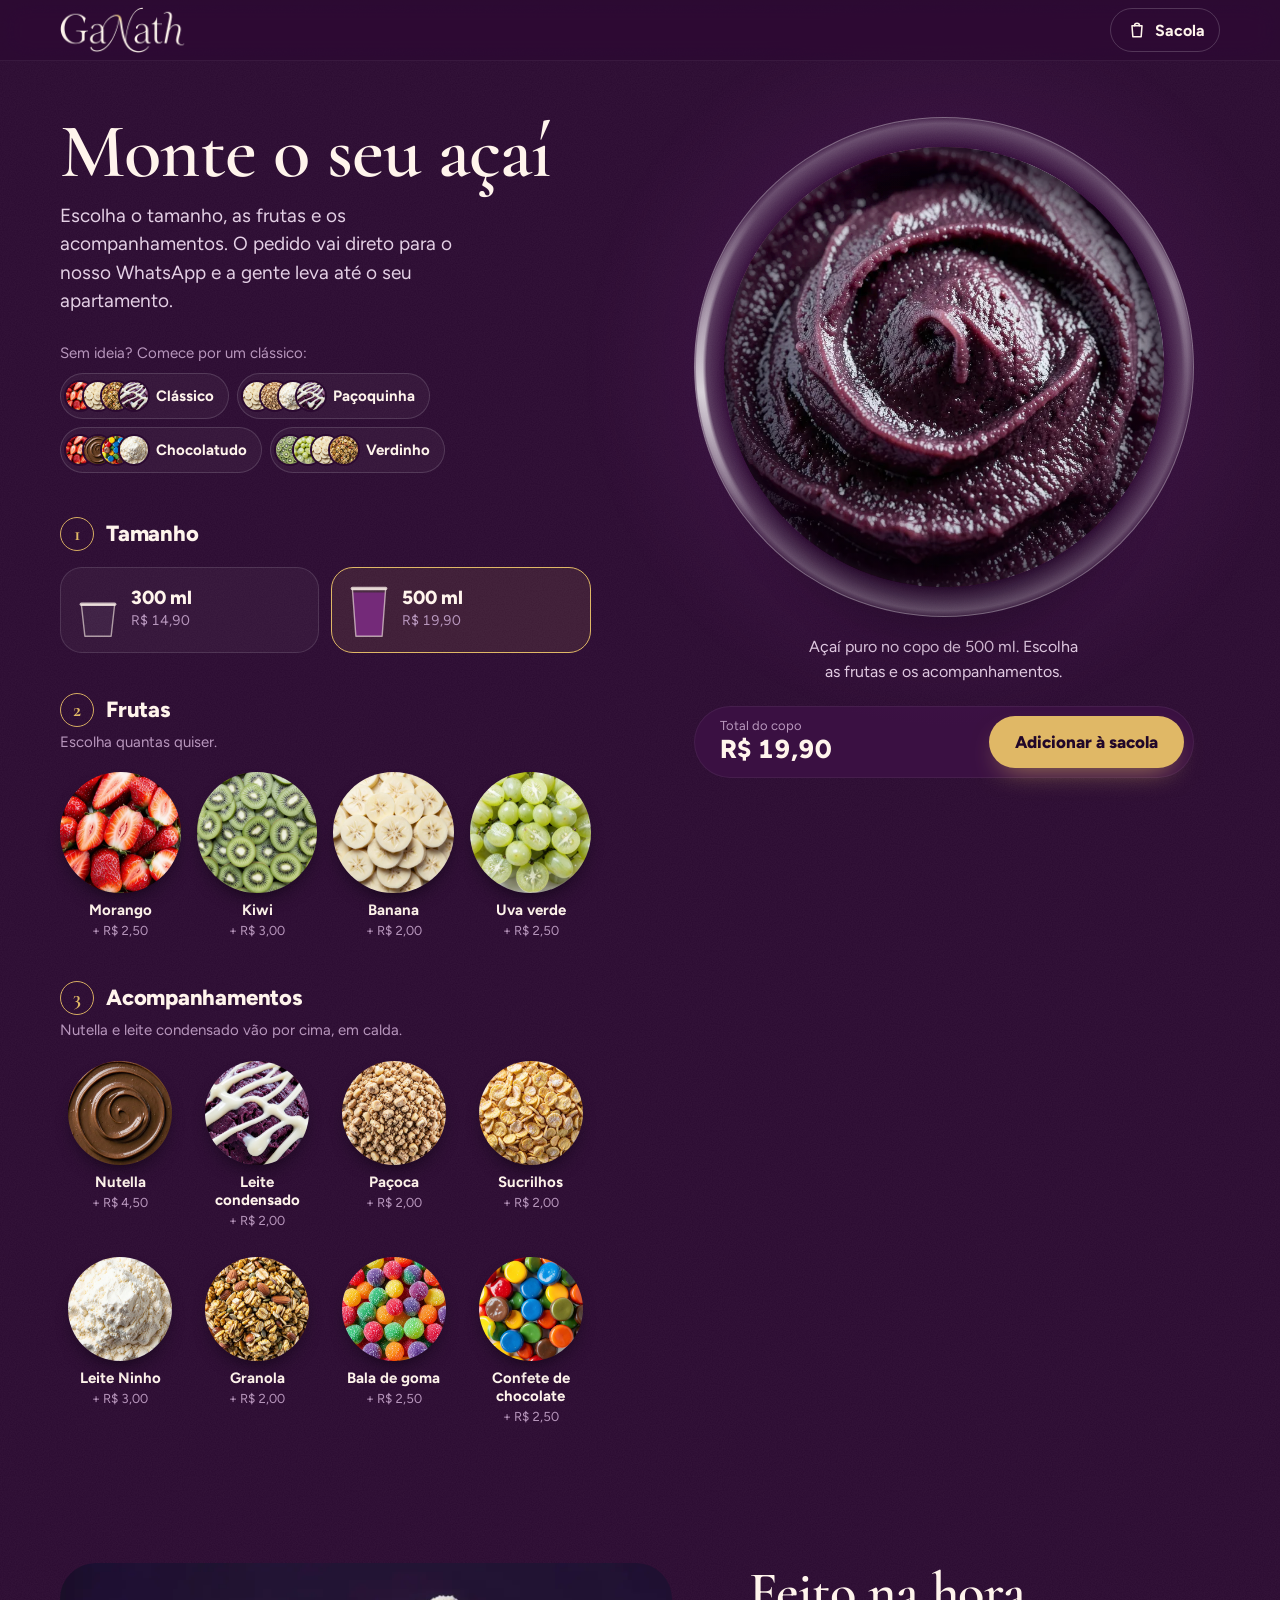
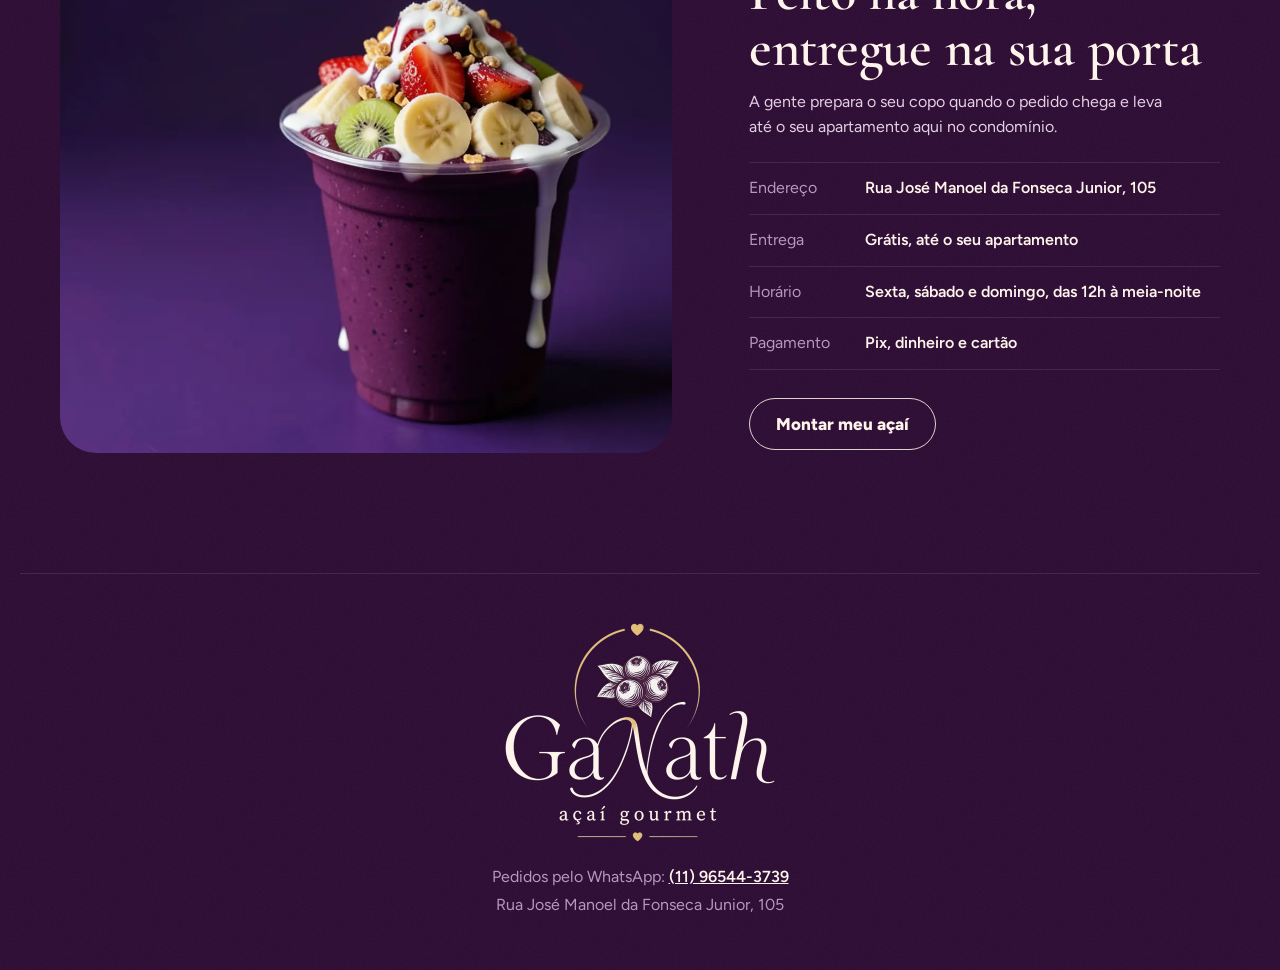
==== index.html @ 9748772f "Site de pedidos Ganath Açaí Montador de açaí com o copo visto de cima: cada fruta e acompanhamento v" ====
<!doctype html>
<html lang="pt-BR">
<head>
  <meta charset="utf-8">
  <meta name="viewport" content="width=device-width, initial-scale=1, viewport-fit=cover">
  <title>Ganath Açaí | Monte o seu açaí</title>
  <meta name="description" content="Monte seu copo de açaí com frutas e acompanhamentos e peça pelo WhatsApp. Entrega no seu apartamento.">
  <meta name="theme-color" content="#2b0a31">
  <meta property="og:title" content="Ganath Açaí | Monte o seu açaí">
  <meta property="og:description" content="Escolha o tamanho, as frutas e os acompanhamentos. O pedido vai direto para o nosso WhatsApp.">
  <meta property="og:image" content="img/copo.webp">
  <link rel="icon" href="img/icone-64.png" type="image/png">
  <link rel="apple-touch-icon" href="img/icone-180.png">

  <link rel="preconnect" href="https://fonts.googleapis.com">
  <link rel="preconnect" href="https://fonts.gstatic.com" crossorigin>
  <link href="https://fonts.googleapis.com/css2?family=Cormorant+Garamond:wght@500;600;700&family=Figtree:wght@400;500;600;700;800&display=swap" rel="stylesheet">
  <link rel="preload" as="image" href="img/acai.webp">
  <link rel="stylesheet" href="css/style.css">
</head>
<body>
  <a class="pular" href="#montar">Pular para o montador</a>

  <header class="topo">
    <div class="topo-dentro">
      <a class="marca" href="#">
        <img src="img/logo-nome.webp" width="520" height="192" alt="Ganath Açaí">
      </a>
      <button class="btn-sacola" type="button" data-abrir-sacola aria-haspopup="dialog">
        <svg viewBox="0 0 24 24" aria-hidden="true"><path d="M6 7h12l-1 13H7L6 7Z"/><path d="M9 7a3 3 0 0 1 6 0"/></svg>
        <span>Sacola</span>
        <span class="contador" data-contador hidden>0</span>
      </button>
    </div>
  </header>

  <main>
    <section class="montador" id="montar" aria-labelledby="titulo">
      <div class="intro">
        <h1 id="titulo">Monte o seu açaí</h1>
        <p class="lead">Escolha o tamanho, as frutas e os acompanhamentos. O pedido vai direto para o nosso WhatsApp e a gente leva até o seu apartamento.</p>
      </div>

      <div class="classicos classicos-topo">
        <p class="classicos-titulo">Sem ideia? Comece por um clássico:</p>
        <div class="classicos-lista" data-classicos></div>
      </div>

      <aside class="painel" aria-label="Seu copo">
        <div class="painel-copo" data-copo-principal></div>
        <p class="painel-resumo" data-resumo aria-live="polite"></p>
        <div class="painel-acao">
          <div class="painel-total">
            <span>Total do copo</span>
            <strong data-total-copo>R$ 0,00</strong>
          </div>
          <button class="btn btn-primario" type="button" data-adicionar>Adicionar à sacola</button>
        </div>
      </aside>

      <form class="etapas" data-montador onsubmit="return false">
        <!-- abas: só aparecem no celular -->
        <div class="abas" data-abas>
          <button type="button" class="aba" data-aba="0" aria-current="step">Tamanho</button>
          <button type="button" class="aba" data-aba="1">Frutas <span class="aba-qtd" data-qtd-grupo="frutas" hidden></span></button>
          <button type="button" class="aba" data-aba="2">Acompanhamentos <span class="aba-qtd" data-qtd-grupo="acompanhamentos" hidden></span></button>
          <span class="aba-marcador" aria-hidden="true"></span>
        </div>

        <div class="paineis" data-paineis>
          <fieldset class="etapa" data-etapa="0">
            <legend><span class="etapa-num" aria-hidden="true">1</span>Tamanho</legend>
            <div class="tamanhos" data-tamanhos></div>
            <div class="classicos classicos-painel">
              <p class="classicos-titulo">Ou comece por um clássico:</p>
              <div class="classicos-lista" data-classicos></div>
            </div>
            <button type="button" class="btn-proximo" data-ir-aba="1">Próximo: frutas</button>
          </fieldset>

          <fieldset class="etapa" data-etapa="1">
            <legend><span class="etapa-num" aria-hidden="true">2</span>Frutas</legend>
            <p class="etapa-dica">Escolha quantas quiser.</p>
            <div class="ingredientes ingredientes-frutas" data-grupo="frutas"></div>
            <button type="button" class="btn-proximo" data-ir-aba="2">Próximo: acompanhamentos</button>
          </fieldset>

          <fieldset class="etapa" data-etapa="2">
            <legend><span class="etapa-num" aria-hidden="true">3</span>Acompanhamentos</legend>
            <p class="etapa-dica">Nutella e leite condensado vão por cima, em calda.</p>
            <div class="ingredientes" data-grupo="acompanhamentos"></div>
          </fieldset>
        </div>
      </form>
    </section>

    <section class="vitrine" aria-labelledby="titulo-vitrine">
      <img class="vitrine-foto" src="img/copo.webp" width="1600" height="914" loading="lazy"
           alt="Copo de açaí com morango, banana, kiwi e granola, com leite condensado escorrendo pela borda">
      <div class="vitrine-texto">
        <h2 id="titulo-vitrine">Feito na hora, entregue na sua porta</h2>
        <p class="vitrine-lead">A gente prepara o seu copo quando o pedido chega e leva até o seu apartamento aqui no condomínio.</p>
        <dl class="infos" data-infos></dl>
        <a class="btn btn-contorno" href="#montar">Montar meu açaí</a>
      </div>
    </section>
  </main>

  <footer class="rodape">
    <img class="rodape-logo" src="img/logo.webp" width="560" height="458" loading="lazy" alt="Ganath açaí gourmet">
    <div class="rodape-info">
      <p>Pedidos pelo WhatsApp: <a data-link-whats href="#"></a></p>
      <p data-rodape-endereco></p>
    </div>
  </footer>

  <!-- Barra fixa no celular -->
  <div class="barra" aria-label="Resumo do copo">
    <div class="barra-copo" data-copo-mini aria-hidden="true"></div>
    <div class="barra-total">
      <span>Total do copo</span>
      <strong data-total-copo>R$ 0,00</strong>
    </div>
    <button class="btn btn-primario" type="button" data-adicionar>Adicionar à sacola</button>
  </div>

  <!-- Sacola -->
  <dialog class="sacola" data-sacola aria-labelledby="titulo-sacola">
    <div class="sacola-topo">
      <h2 id="titulo-sacola">Sua sacola</h2>
      <button class="btn-fechar" type="button" data-fechar-sacola aria-label="Fechar sacola">
        <svg viewBox="0 0 24 24" aria-hidden="true"><path d="M6 6l12 12M18 6 6 18"/></svg>
      </button>
    </div>

    <div class="sacola-corpo">
      <div class="sacola-vazia" data-sacola-vazia>
        <p>Sua sacola está vazia. Monte um copo para começar.</p>
        <button class="btn btn-primario" type="button" data-montar-outro>Montar meu açaí</button>
      </div>

      <div data-sacola-cheia hidden>
        <ul class="pedido-lista" data-pedido-lista></ul>
        <button class="btn-texto" type="button" data-montar-outro>+ Montar outro copo</button>

        <form class="checkout" id="checkout" data-checkout novalidate>
          <h3>Para quem é?</h3>

          <label class="campo">
            <span>Seu nome</span>
            <input name="nome" autocomplete="name" required>
          </label>

          <div class="campos-lado">
            <label class="campo">
              <span>Prédio</span>
              <input name="predio" required placeholder="Ex.: 2">
            </label>
            <label class="campo">
              <span>Apartamento</span>
              <input name="apto" required placeholder="Ex.: 34">
            </label>
          </div>

          <fieldset class="escolha" data-bloco-pagamento>
            <legend>Pagamento</legend>
            <div class="escolha-opcoes" data-pagamentos></div>
          </fieldset>

          <label class="campo" data-bloco-troco hidden>
            <span>Troco para quanto? <em>(opcional)</em></span>
            <input name="troco" inputmode="decimal" placeholder="Ex.: 50">
          </label>

          <label class="campo">
            <span>Observações <em>(opcional)</em></span>
            <textarea name="obs" rows="2" placeholder="Ex.: açaí bem batido, sem colher"></textarea>
          </label>

          <p class="checkout-erro" data-erro role="alert"></p>
        </form>
      </div>

      <div class="enviado" data-enviado hidden>
        <h3>Pedido aberto no WhatsApp</h3>
        <p>Confira a mensagem e toque em enviar por lá. A gente confirma o pedido e o tempo de preparo na conversa.</p>
        <p class="enviado-dica">Se o WhatsApp não abriu, <a data-link-pedido href="#" target="_blank" rel="noopener">toque aqui</a>.</p>
        <button class="btn btn-primario" type="button" data-limpar-sacola>Limpar sacola e montar outro</button>
        <button class="btn-texto" type="button" data-voltar-sacola>Voltar para a sacola</button>
      </div>
    </div>

    <div class="sacola-rodape" data-sacola-rodape hidden>
      <dl class="totais">
        <div data-linha-subtotal><dt>Subtotal</dt><dd data-subtotal></dd></div>
        <div data-linha-entrega><dt>Entrega</dt><dd data-entrega></dd></div>
        <div class="totais-final"><dt>Total</dt><dd data-total-pedido></dd></div>
      </dl>
      <button class="btn btn-whats" type="submit" form="checkout" data-enviar>
        <svg viewBox="0 0 24 24" aria-hidden="true"><path d="M17.47 14.38c-.3-.15-1.76-.87-2.03-.97-.27-.1-.47-.15-.67.15-.2.3-.77.97-.94 1.16-.17.2-.35.22-.64.08-.3-.15-1.26-.46-2.39-1.48-.88-.79-1.48-1.76-1.65-2.060-.17-.3-.02-.46.13-.6.13-.14.3-.35.45-.52.15-.18.2-.3.3-.5.1-.2.05-.37-.03-.52-.07-.15-.67-1.61-.91-2.2-.24-.58-.49-.5-.67-.51h-.57c-.2 0-.52.07-.79.37-.27.3-1.040 1.02-1.04 2.48s1.06 2.88 1.21 3.07c.15.2 2.1 3.2 5.08 4.49.71.31 1.26.49 1.7.63.71.22 1.36.19 1.87.12.57-.09 1.76-.72 2-1.41.25-.7.25-1.29.18-1.41-.08-.13-.27-.2-.57-.35m-5.42 7.4h-.01a9.87 9.87 0 0 1-5.03-1.38l-.36-.21-3.74.98 1-3.65-.24-.37a9.86 9.86 0 0 1-1.51-5.26c0-5.45 4.44-9.880 9.89-9.88a9.83 9.83 0 0 1 9.88 9.89c0 5.450-4.43 9.88-9.88 9.88M20.46 3.49A11.82 11.82 0 0 0 12.05 0C5.5 0 .16 5.34.16 11.89c0 2.1.55 4.14 1.59 5.95L.06 24l6.3-1.65a11.88 11.88 0 0 0 5.69 1.45h.01c6.55 0 11.89-5.34 11.89-11.89 0-3.18-1.24-6.17-3.49-8.42"/></svg>
        Enviar pedido pelo WhatsApp
      </button>
    </div>
  </dialog>

  <div class="aviso" data-aviso role="status" aria-live="polite" hidden>
    <span data-aviso-texto></span>
    <button type="button" class="btn-texto" data-abrir-sacola>Ver sacola</button>
  </div>

  <noscript><p class="sem-js">Ative o JavaScript para montar seu açaí.</p></noscript>

  <script src="js/config.js"></script>
  <script src="js/app.js"></script>
</body>
</html>
---- css/style.css ----
/* ============================================================
   Ganath Açaí
   ============================================================ */

@property --ini {
  syntax: "<angle>";
  inherits: true;
  initial-value: 0deg;
}
@property --arco {
  syntax: "<angle>";
  inherits: true;
  initial-value: 0deg;
}
@property --revela {
  syntax: "<percentage>";
  inherits: false;
  initial-value: 0%;
}

:root {
  /* Açaí */
  --acai-950: #17041c;
  --acai-900: #210729;
  --acai-800: #2b0a31; /* fundo */
  --acai-700: #3a1042;
  --acai-600: #4e1a57;
  /* Leite (texto) */
  --ninho: #fff4ec;
  --ninho-2: #e4d0e5;
  --ninho-3: #b897bd;
  /* Dourado da marca */
  --ouro: #e0b866;
  --ouro-claro: #ecc985;
  --ouro-linha: #d6ad62;
  --morango: #ff4d6d;
  --whats: #25d366;
  --whats-texto: #052a12;

  --fonte-titulo: "Cormorant Garamond", Georgia, "Times New Roman", serif;
  --fonte: "Figtree", system-ui, -apple-system, "Segoe UI", Roboto, sans-serif;

  --largura: 1240px;
  --margem: clamp(16px, 4vw, 40px);
  --topo-altura: 60px;
  --barra-altura: 72px;
  --mola: cubic-bezier(0.34, 1.4, 0.5, 1);
  --suave: cubic-bezier(0.2, 0.8, 0.2, 1);
  --linha: rgb(255 255 255 / 0.1);
}

*,
*::before,
*::after {
  box-sizing: border-box;
}

[hidden] {
  display: none !important;
}

.oculto {
  position: absolute;
  width: 0;
  height: 0;
  overflow: hidden;
}

.sr-only {
  position: absolute !important;
  width: 1px;
  height: 1px;
  margin: -1px;
  padding: 0;
  overflow: hidden;
  clip-path: inset(50%);
  white-space: nowrap;
  border: 0;
}

html {
  -webkit-text-size-adjust: 100%;
  scroll-behavior: smooth;
  scroll-padding-top: calc(var(--topo-altura) + 8px);
}

body {
  margin: 0;
  min-height: 100vh;
  background:
    url("data:image/svg+xml,%3Csvg xmlns='http://www.w3.org/2000/svg' width='180' height='180'%3E%3Cfilter id='n'%3E%3CfeTurbulence type='fractalNoise' baseFrequency='.85' numOctaves='2' stitchTiles='stitch'/%3E%3CfeColorMatrix values='0 0 0 0 1 0 0 0 0 1 0 0 0 0 1 0 0 0 .045 0'/%3E%3C/filter%3E%3Crect width='100%25' height='100%25' filter='url(%23n)'/%3E%3C/svg%3E"),
    var(--acai-800);
  color: var(--ninho);
  font-family: var(--fonte);
  font-size: 1rem;
  line-height: 1.55;
  -webkit-font-smoothing: antialiased;
  overflow-x: hidden;
  padding-bottom: calc(var(--barra-altura) + env(safe-area-inset-bottom));
}

img,
svg {
  display: block;
  max-width: 100%;
}

a {
  color: inherit;
}

:focus-visible {
  outline: 3px solid var(--ninho);
  outline-offset: 3px;
}

.sr-input {
  position: absolute;
  top: 0;
  left: 0;
  width: 1px;
  height: 1px;
  margin: 0;
  opacity: 0;
  pointer-events: none;
}

.pular {
  position: absolute;
  left: 12px;
  top: -100px;
  z-index: 100;
  padding: 10px 16px;
  border-radius: 12px;
  background: var(--ouro);
  color: var(--acai-900);
  font-weight: 700;
}
.pular:focus {
  top: 12px;
}

/* ---------- Botões ---------- */

.btn {
  display: inline-flex;
  align-items: center;
  justify-content: center;
  gap: 10px;
  min-height: 52px;
  padding: 0 26px;
  border: 0;
  border-radius: 999px;
  font: 800 1.0625rem/1 var(--fonte);
  text-decoration: none;
  cursor: pointer;
  transition:
    transform 0.15s var(--suave),
    background-color 0.2s,
    box-shadow 0.2s;
  -webkit-tap-highlight-color: transparent;
}
.btn:active {
  transform: scale(0.97);
}

.btn-primario {
  background: var(--ouro);
  color: var(--acai-900);
  box-shadow: 0 12px 28px -12px rgb(224 184 102 / 0.7);
}
.btn-primario:hover {
  background: var(--ouro-claro);
}

.btn-contorno {
  border: 1.5px solid rgb(255 244 236 / 0.85);
  color: var(--ninho);
  background: transparent;
}
.btn-contorno:hover {
  background: rgb(255 244 236 / 0.08);
}

.btn-whats {
  width: 100%;
  background: var(--whats);
  color: var(--whats-texto);
  box-shadow: 0 12px 28px -12px rgb(37 211 102 / 0.6);
}
.btn-whats:hover {
  background: #3ee07d;
}
.btn-whats svg {
  width: 22px;
  height: 22px;
  fill: currentColor;
}

.btn-texto {
  min-height: 44px;
  padding: 8px 0;
  border: 0;
  background: none;
  color: var(--ouro);
  font: 700 1rem var(--fonte);
  text-decoration: underline;
  text-decoration-thickness: 1.5px;
  text-underline-offset: 4px;
  cursor: pointer;
}

/* ---------- Topo ---------- */

.topo {
  position: sticky;
  top: 0;
  z-index: 30;
  background: rgb(43 10 49 / 0.84);
  -webkit-backdrop-filter: blur(14px) saturate(1.4);
  backdrop-filter: blur(14px) saturate(1.4);
  border-bottom: 1px solid rgb(255 255 255 / 0.06);
}

.topo-dentro {
  max-width: var(--largura);
  height: var(--topo-altura);
  margin: 0 auto;
  padding: 0 var(--margem);
  display: flex;
  align-items: center;
  justify-content: space-between;
  gap: 16px;
}

.marca {
  display: block;
  flex: none;
  border-radius: 8px;
}
.marca img {
  width: auto;
  height: 40px;
}

.btn-sacola {
  display: inline-flex;
  align-items: center;
  gap: 8px;
  min-height: 44px;
  padding: 0 14px 0 16px;
  border: 1.5px solid rgb(255 255 255 / 0.18);
  border-radius: 999px;
  background: transparent;
  color: var(--ninho);
  font: 700 1rem var(--fonte);
  cursor: pointer;
  transition: border-color 0.2s;
}
.btn-sacola:hover {
  border-color: var(--ninho);
}
.btn-sacola svg {
  width: 20px;
  height: 20px;
  fill: none;
  stroke: currentColor;
  stroke-width: 1.8;
  stroke-linejoin: round;
  stroke-linecap: round;
}

.contador {
  display: inline-grid;
  place-items: center;
  min-width: 24px;
  height: 24px;
  padding: 0 7px;
  border-radius: 999px;
  background: var(--morango);
  color: #fff;
  font-size: 0.8125rem;
  font-weight: 800;
  font-variant-numeric: tabular-nums;
}
.contador.pulo {
  animation: pulo 0.5s var(--mola);
}
@keyframes pulo {
  40% {
    transform: scale(1.45);
  }
}

/* ============================================================
   Montador (celular primeiro)
   ============================================================ */

.montador {
  max-width: var(--largura);
  margin: 0 auto;
  padding: 18px var(--margem) 40px;
  display: grid;
  grid-template-columns: minmax(0, 1fr);
  grid-template-areas:
    "intro"
    "painel"
    "etapas";
  gap: 12px;
  overflow-x: clip; /* o brilho atrás do copo não pode criar rolagem lateral */
}
.intro {
  grid-area: intro;
}
.painel {
  grid-area: painel;
}
.etapas {
  grid-area: etapas;
  min-width: 0;
}

h1 {
  margin: 0 0 6px;
  font-family: var(--fonte-titulo);
  font-weight: 600;
  font-size: clamp(2.6rem, 11.6vw, 3.4rem);
  line-height: 1;
  letter-spacing: -0.01em;
  color: var(--ninho);
  text-wrap: balance;
}

.lead {
  margin: 0;
  max-width: 40ch;
  color: var(--ninho-2);
  font-size: 0.9375rem;
  line-height: 1.5;
}

/* Clássicos */
.classicos {
  min-width: 0;
}
.classicos-topo {
  display: none;
}
.classicos-titulo {
  margin: 0 0 8px;
  color: var(--ninho-3);
  font-size: 0.875rem;
}
.classicos-lista {
  display: flex;
  flex-wrap: wrap;
  gap: 8px;
}
.classico {
  display: inline-flex;
  align-items: center;
  gap: 8px;
  min-height: 44px;
  padding: 5px 14px 5px 5px;
  border: 1.5px solid rgb(255 255 255 / 0.14);
  border-radius: 999px;
  background: rgb(255 255 255 / 0.04);
  color: var(--ninho);
  font: 700 0.875rem var(--fonte);
  cursor: pointer;
  transition:
    border-color 0.2s,
    background-color 0.2s;
  -webkit-tap-highlight-color: transparent;
}
.classico:hover {
  border-color: var(--ouro);
  background: rgb(224 184 102 / 0.08);
}
.classico-fotos {
  display: flex;
}
.classico-fotos span {
  width: 26px;
  height: 26px;
  border-radius: 50%;
  background: center / cover no-repeat;
  box-shadow: 0 0 0 2px var(--acai-800);
}
.classico-fotos span + span {
  margin-left: -10px;
}

/* Painel com o copo */
.painel-copo {
  position: relative;
  /* no celular o copo + abas + opções cabem juntos na tela */
  width: clamp(190px, calc(100svh - 520px), min(84vw, 340px));
  margin: 0 auto;
}
.painel-copo::before {
  content: "";
  position: absolute;
  inset: -9%;
  border-radius: 50%;
  background: radial-gradient(closest-side, rgb(132 46 140 / 0.55), rgb(132 46 140 / 0.12) 60%, transparent);
  pointer-events: none;
}

/* no celular o resumo em texto fica só para leitores de tela */
.painel-resumo {
  position: absolute;
  width: 1px;
  height: 1px;
  overflow: hidden;
  clip-path: inset(50%);
  white-space: nowrap;
}

.painel-acao {
  display: none;
}
.painel-total span,
.barra-total span {
  display: block;
  color: var(--ninho-3);
  font-size: 0.8125rem;
  line-height: 1.2;
}
.painel-total strong,
.barra-total strong {
  font-weight: 800;
  font-variant-numeric: tabular-nums;
  line-height: 1.2;
}
.painel-total strong {
  font-size: 1.625rem;
}

/* Abas (celular) */
.abas {
  position: relative;
  display: flex;
  gap: 2px;
  margin-bottom: 12px;
  padding: 4px;
  border-radius: 999px;
  background: rgb(255 255 255 / 0.06);
  box-shadow: inset 0 0 0 1px rgb(255 255 255 / 0.06);
}
.aba {
  position: relative;
  z-index: 1;
  flex: auto;
  display: inline-flex;
  align-items: center;
  justify-content: center;
  gap: 6px;
  min-height: 40px;
  padding: 0 10px;
  border: 0;
  border-radius: 999px;
  background: none;
  color: var(--ninho-2);
  font: 700 clamp(0.8125rem, 3.6vw, 0.9375rem) var(--fonte);
  white-space: nowrap;
  cursor: pointer;
  transition: color 0.25s;
  -webkit-tap-highlight-color: transparent;
}
.aba[aria-current="step"] {
  color: var(--acai-900);
}
.aba-marcador {
  position: absolute;
  top: 4px;
  bottom: 4px;
  left: 0;
  width: var(--w, 0);
  border-radius: 999px;
  background: var(--ninho);
  transform: translateX(var(--x, 0));
  transition:
    transform 0.45s var(--mola),
    width 0.45s var(--mola);
}
.aba-qtd {
  display: inline-grid;
  place-items: center;
  min-width: 19px;
  height: 19px;
  padding: 0 5px;
  border-radius: 999px;
  background: var(--ouro);
  color: var(--acai-900);
  font-size: 0.6875rem;
  font-weight: 800;
}

/* Painéis que deslizam para o lado (celular) */
.paineis {
  display: flex;
  margin: 0 calc(var(--margem) * -1);
  overflow-x: auto;
  overscroll-behavior-x: contain;
  scroll-snap-type: x mandatory;
  scrollbar-width: none;
}
.paineis::-webkit-scrollbar {
  display: none;
}

.etapa {
  position: relative;
  flex: 0 0 100%;
  min-width: 0;
  margin: 0;
  padding: 2px var(--margem) 6px;
  border: 0;
  scroll-snap-align: center;
  scroll-snap-stop: always;
}
.etapa legend {
  position: absolute;
  width: 1px;
  height: 1px;
  overflow: hidden;
  clip-path: inset(50%);
  white-space: nowrap;
}
.etapa-num {
  display: grid;
  place-items: center;
  width: 34px;
  height: 34px;
  border-radius: 50%;
  border: 1.5px solid var(--ouro-linha);
  color: var(--ouro);
  font-family: var(--fonte-titulo);
  font-size: 1.25rem;
  font-weight: 700;
  line-height: 1;
}
.etapa-dica {
  margin: 0 0 12px;
  color: var(--ninho-3);
  font-size: 0.875rem;
}

.btn-proximo {
  display: flex;
  margin: 14px 0 0 auto;
  min-height: 40px;
  padding: 0 16px;
  align-items: center;
  border: 1.5px solid rgb(255 255 255 / 0.2);
  border-radius: 999px;
  background: none;
  color: var(--ninho);
  font: 700 0.875rem var(--fonte);
  cursor: pointer;
}

.classicos-painel {
  margin-top: 18px;
}

/* Tamanhos */
.tamanhos {
  display: grid;
  grid-template-columns: 1fr 1fr;
  gap: 10px;
}
.tamanho {
  position: relative;
  display: grid;
  grid-template-columns: auto 1fr;
  grid-template-rows: 1fr 1fr;
  column-gap: 12px;
  align-items: center;
  padding: 12px 14px;
  border: 1.5px solid rgb(255 255 255 / 0.12);
  border-radius: 20px;
  background: rgb(255 255 255 / 0.04);
  cursor: pointer;
  transition:
    border-color 0.2s,
    background-color 0.2s;
  -webkit-tap-highlight-color: transparent;
}
.tamanho:hover {
  border-color: rgb(255 255 255 / 0.3);
}
.tamanho:has(input:checked) {
  border-color: var(--ouro);
  background: rgb(224 184 102 / 0.1);
}
.tamanho:has(input:focus-visible) {
  outline: 3px solid var(--ninho);
  outline-offset: 3px;
}
.tamanho svg {
  grid-row: span 2;
  width: 36px;
  height: 48px;
  overflow: visible;
}
.tamanho-nome {
  align-self: end;
  font-size: 1.125rem;
  font-weight: 800;
  line-height: 1.2;
}
.tamanho-preco {
  align-self: start;
  color: var(--ninho-3);
  font-size: 0.875rem;
  font-variant-numeric: tabular-nums;
}
.tamanho-acai {
  fill: #6c1f72;
  transform-box: fill-box;
  transform-origin: 50% 100%;
  transform: scaleY(0);
  transition: transform 0.7s var(--mola);
}
.tamanho input:checked ~ svg .tamanho-acai {
  transform: scaleY(1);
}
.tamanho-contorno {
  fill: rgb(255 255 255 / 0.05);
  stroke: rgb(255 244 236 / 0.6);
  stroke-width: 1.6;
  stroke-linejoin: round;
}
.tamanho-tampa {
  fill: rgb(255 244 236 / 0.75);
}

/* Ingredientes */
.ingredientes {
  display: grid;
  grid-template-columns: repeat(4, minmax(0, 1fr));
  gap: 14px 8px;
}
.ingrediente {
  position: relative;
  display: flex;
  flex-direction: column;
  align-items: center;
  gap: 2px;
  text-align: center;
  cursor: pointer;
  -webkit-tap-highlight-color: transparent;
  user-select: none;
}
.ingrediente-foto {
  position: relative;
  width: 100%;
  max-width: 64px;
  aspect-ratio: 1;
  margin-bottom: 6px;
  border-radius: 50%;
  background: center / cover no-repeat;
  box-shadow:
    0 0 0 0 var(--acai-800),
    0 0 0 0 var(--ouro),
    0 10px 20px -10px rgb(8 0 12 / 0.9);
  transition:
    transform 0.4s var(--mola),
    box-shadow 0.25s var(--suave);
}
.ingredientes-frutas .ingrediente-foto {
  max-width: 78px;
}
.ingrediente:active .ingrediente-foto {
  transform: scale(0.92);
}
.ingrediente input:checked + .ingrediente-foto {
  transform: scale(1.04);
  box-shadow:
    0 0 0 3px var(--acai-800),
    0 0 0 5.5px var(--ouro),
    0 14px 24px -10px rgb(8 0 12 / 0.95);
}
.ingrediente-foto::after {
  content: "";
  position: absolute;
  top: -3px;
  right: -3px;
  width: 34%;
  aspect-ratio: 1;
  border-radius: 50%;
  background: var(--ouro)
    url("data:image/svg+xml,%3Csvg xmlns='http://www.w3.org/2000/svg' viewBox='0 0 24 24' fill='none' stroke='%23210729' stroke-width='3.4' stroke-linecap='round' stroke-linejoin='round'%3E%3Cpath d='M5 12.5l4.5 4.5L19 7.5'/%3E%3C/svg%3E")
    center / 62% no-repeat;
  box-shadow: 0 0 0 2.5px var(--acai-800);
  transform: scale(0);
  transition: transform 0.35s var(--mola);
}
.ingrediente input:checked + .ingrediente-foto::after {
  transform: scale(1);
}
.ingrediente input:focus-visible + .ingrediente-foto {
  outline: 3px solid var(--ninho);
  outline-offset: 7px;
}
.ingrediente-nome {
  font-weight: 700;
  font-size: 0.8125rem;
  line-height: 1.2;
  text-wrap: balance;
}
.ingrediente-preco {
  color: var(--ninho-3);
  font-size: 0.75rem;
  font-variant-numeric: tabular-nums;
}

/* ---------- O copo (visto de cima) ---------- */

.copo {
  --escala: 1;
  position: relative;
  width: 100%;
  aspect-ratio: 1;
}
.copo-sombra {
  position: absolute;
  inset: 8% 6% -4%;
  border-radius: 50%;
  background: radial-gradient(closest-side, rgb(8 0 12 / 0.8), rgb(8 0 12 / 0.35) 70%, transparent);
  filter: blur(10px);
  transform: translateY(6%) scale(var(--escala));
  transition: transform 0.7s var(--mola);
}
.copo-corpo {
  position: absolute;
  inset: 0;
  transform: scale(var(--escala));
  transition: transform 0.7s var(--mola);
}
.copo-chegada .copo-corpo {
  animation: chegar 1.2s var(--mola) 0.1s backwards;
}
.copo-chegada .copo-sombra {
  animation: sombra-chegar 1.2s var(--suave) 0.1s backwards;
}
@keyframes chegar {
  from {
    opacity: 0;
    transform: scale(calc(var(--escala) * 0.55)) rotate(-150deg);
  }
}
@keyframes sombra-chegar {
  from {
    opacity: 0;
  }
}
.copo-pulo .copo-corpo {
  animation: copo-pulo 0.45s var(--mola);
}
@keyframes copo-pulo {
  35% {
    transform: scale(calc(var(--escala) * 1.035));
  }
}

/* borda de plástico do copo */
.copo-borda {
  position: absolute;
  inset: 0;
  border-radius: 50%;
  background: radial-gradient(
    circle closest-side,
    rgb(255 255 255 / 0) 88%,
    rgb(255 255 255 / 0.12) 93%,
    rgb(255 255 255 / 0.26) 97.5%,
    rgb(255 255 255 / 0.08) 100%
  );
  box-shadow: inset 0 0 0 1px rgb(255 255 255 / 0.3);
}
.copo-borda::after {
  content: "";
  position: absolute;
  inset: 0;
  border-radius: 50%;
  background: conic-gradient(
    from 230deg,
    transparent 0deg,
    rgb(255 255 255 / 0.75) 34deg,
    transparent 80deg,
    transparent 170deg,
    rgb(255 255 255 / 0.3) 200deg,
    transparent 230deg
  );
  -webkit-mask: radial-gradient(closest-side, transparent 95%, #000 96.5%, #000 99%, transparent 100%);
  mask: radial-gradient(closest-side, transparent 95%, #000 96.5%, #000 99%, transparent 100%);
}

.copo-disco {
  position: absolute;
  inset: 6%;
  overflow: hidden;
  border-radius: 50%;
  isolation: isolate;
}
.copo-acai {
  position: absolute;
  inset: 0;
  background: #3a0c3f url("../img/acai.webp") center / cover no-repeat;
}
.copo-fatias {
  position: absolute;
  inset: 0;
}

/* cada fruta/acompanhamento vira uma fatia do anel */
.fatia {
  position: absolute;
  inset: 0;
  filter: drop-shadow(0 1px 2px rgb(12 0 16 / 0.7)) drop-shadow(0 4px 8px rgb(12 0 16 / 0.35));
  transition:
    --ini 0.75s var(--mola),
    --arco 0.75s var(--mola);
}
.fatia-foto {
  position: absolute;
  inset: 0;
  border-radius: 50%;
  background: center / cover no-repeat;
  -webkit-mask-image:
    conic-gradient(
      from var(--ini),
      transparent 0deg,
      #000 1.4deg,
      #000 calc(var(--arco) - 1.4deg),
      transparent var(--arco)
    ),
    radial-gradient(closest-side, transparent 33%, #000 36%);
  -webkit-mask-composite: source-in;
  mask-image:
    conic-gradient(
      from var(--ini),
      transparent 0deg,
      #000 1.4deg,
      #000 calc(var(--arco) - 1.4deg),
      transparent var(--arco)
    ),
    radial-gradient(closest-side, transparent 33%, #000 36%);
  mask-composite: intersect;
}
.fatia-foto::after {
  content: "";
  position: absolute;
  inset: 0;
  border-radius: 50%;
  background: radial-gradient(
    closest-side,
    transparent 33%,
    rgb(20 0 24 / 0.45) 36%,
    transparent 46%,
    transparent 86%,
    rgb(20 0 24 / 0.4) 100%
  );
}

/* calda (foto) que vai sendo despejada por cima */
.calda {
  position: absolute;
  left: 50%;
  top: 50%;
  width: 76%;
  aspect-ratio: 820 / 417;
  translate: -50% -50%;
  rotate: var(--giro, 0deg);
  background: center / contain no-repeat;
  pointer-events: none;
  filter: drop-shadow(0 3px 3px rgb(12 0 16 / 0.6));
  --revela: 0%;
  -webkit-mask-image: linear-gradient(90deg, #000 calc(var(--revela) - 14%), transparent var(--revela));
  mask-image: linear-gradient(90deg, #000 calc(var(--revela) - 14%), transparent var(--revela));
  transition: --revela 1.3s cubic-bezier(0.45, 0, 0.3, 1);
}
.calda.ativa {
  --revela: 116%;
}

.copo-brilho {
  position: absolute;
  inset: 0;
  border-radius: 50%;
  pointer-events: none;
  background: radial-gradient(circle closest-side, transparent 70%, rgb(16 0 20 / 0.55) 100%);
  box-shadow:
    inset 0 10px 26px rgb(10 0 14 / 0.55),
    inset 0 -3px 8px rgb(255 255 255 / 0.06);
}
.copo-brilho::after {
  content: "";
  position: absolute;
  inset: 0;
  border-radius: 50%;
  background: radial-gradient(circle at 30% 22%, rgb(255 255 255 / 0.4), transparent 34%);
  mix-blend-mode: soft-light;
}

.copo-estatico *,
.copo-estatico *::after {
  transition: none !important;
  animation: none !important;
}

/* bolinha que voa até o copo */
.voo {
  position: fixed;
  z-index: 50;
  border-radius: 50%;
  background: center / cover no-repeat;
  box-shadow: 0 12px 24px rgb(8 0 12 / 0.5);
  pointer-events: none;
  will-change: transform, opacity;
}

/* ---------- Vitrine / informações ---------- */

.vitrine {
  max-width: var(--largura);
  margin: 0 auto;
  padding: 32px var(--margem) 64px;
  display: grid;
  gap: 28px;
}
.vitrine-foto {
  width: 100%;
  height: auto;
  aspect-ratio: 16 / 10;
  object-fit: cover;
  border-radius: 28px;
  background: var(--acai-700);
}

h2 {
  margin: 0 0 14px;
  font-family: var(--fonte-titulo);
  font-weight: 600;
  font-size: clamp(2.1rem, 1.5rem + 2.6vw, 3.4rem);
  line-height: 1.02;
  letter-spacing: -0.005em;
  text-wrap: balance;
}
.vitrine-lead {
  margin: 0 0 22px;
  max-width: 42ch;
  color: var(--ninho-2);
}

.infos {
  display: grid;
  margin: 0 0 28px;
}
.infos div {
  display: grid;
  grid-template-columns: 6.5rem minmax(0, 1fr);
  gap: 12px;
  padding: 13px 0;
  border-bottom: 1px solid var(--linha);
}
.infos div:first-child {
  border-top: 1px solid var(--linha);
}
.infos dt {
  color: var(--ninho-3);
}
.infos dd {
  margin: 0;
  font-weight: 600;
}

/* ---------- Rodapé ---------- */

.rodape {
  max-width: var(--largura);
  margin: 0 auto;
  padding: 44px var(--margem) 48px;
  border-top: 1px solid var(--linha);
  display: grid;
  justify-items: center;
  gap: 18px;
  text-align: center;
  color: var(--ninho-3);
}
.rodape-logo {
  width: 230px;
  height: auto;
}
.rodape-info p {
  margin: 0 0 4px;
}
.rodape a {
  color: var(--ninho);
  font-weight: 600;
}

/* ---------- Barra fixa (celular) ---------- */

.barra {
  position: fixed;
  left: 0;
  right: 0;
  bottom: 0;
  z-index: 25;
  display: flex;
  align-items: center;
  gap: 10px;
  min-height: var(--barra-altura);
  padding: 10px var(--margem) calc(10px + env(safe-area-inset-bottom));
  background: rgb(33 7 41 / 0.94);
  -webkit-backdrop-filter: blur(16px);
  backdrop-filter: blur(16px);
  border-top: 1px solid rgb(255 255 255 / 0.08);
}
.barra-copo {
  flex: none;
  width: 46px;
}
.barra-total {
  flex: 1;
  min-width: 0;
}
.barra-total strong {
  font-size: 1.25rem;
}
.barra .btn {
  min-height: 48px;
  padding: 0 18px;
  font-size: 0.9375rem;
}

/* ---------- Sacola ---------- */

.sacola {
  position: fixed;
  inset: auto 0 0 0;
  width: 100%;
  max-width: 100%;
  height: min(92dvh, 100%);
  max-height: none;
  margin: 0;
  padding: 0;
  border: 0;
  border-radius: 28px 28px 0 0;
  background: var(--acai-900);
  color: var(--ninho);
  box-shadow: 0 -20px 60px rgb(8 0 12 / 0.6);
}
.sacola[open] {
  display: flex;
  flex-direction: column;
  animation: sacola-sobe 0.42s var(--suave);
}
.sacola::backdrop {
  background: rgb(10 0 14 / 0.62);
  -webkit-backdrop-filter: blur(4px);
  backdrop-filter: blur(4px);
}
@keyframes sacola-sobe {
  from {
    transform: translateY(100%);
  }
}

.sacola-topo {
  display: flex;
  align-items: center;
  justify-content: space-between;
  gap: 16px;
  padding: 16px 20px 12px;
  border-bottom: 1px solid var(--linha);
}
.sacola-topo h2 {
  margin: 0;
  font-size: 2rem;
}
.btn-fechar {
  display: grid;
  place-items: center;
  width: 44px;
  height: 44px;
  border: 0;
  border-radius: 50%;
  background: rgb(255 255 255 / 0.08);
  color: var(--ninho);
  cursor: pointer;
}
.btn-fechar:hover {
  background: rgb(255 255 255 / 0.14);
}
.btn-fechar svg {
  width: 20px;
  height: 20px;
  fill: none;
  stroke: currentColor;
  stroke-width: 2.2;
  stroke-linecap: round;
}

.sacola-corpo {
  flex: 1;
  overflow-y: auto;
  overscroll-behavior: contain;
  padding: 4px 20px 28px;
}
.sacola-vazia {
  padding: 40px 0;
  text-align: center;
  color: var(--ninho-2);
}
.sacola-vazia p {
  margin: 0 auto 20px;
  max-width: 28ch;
}

.pedido-lista {
  margin: 0;
  padding: 0;
  list-style: none;
}
.pedido-item {
  display: grid;
  grid-template-columns: 64px minmax(0, 1fr) auto;
  gap: 14px;
  align-items: start;
  padding: 16px 0;
  border-bottom: 1px solid var(--linha);
}
.pedido-copo {
  width: 64px;
}
.pedido-info h3 {
  margin: 0 0 2px;
  font-size: 1.0625rem;
  font-weight: 800;
}
.pedido-info p {
  margin: 0;
  color: var(--ninho-2);
  font-size: 0.9375rem;
  line-height: 1.4;
}
.pedido-acoes {
  display: flex;
  align-items: center;
  gap: 16px;
  margin-top: 10px;
}
.pedido-preco {
  margin: 0;
  font-weight: 800;
  font-variant-numeric: tabular-nums;
  text-align: right;
  white-space: nowrap;
}

.qtd {
  display: inline-flex;
  align-items: center;
  border: 1.5px solid rgb(255 255 255 / 0.16);
  border-radius: 999px;
}
.qtd button {
  display: grid;
  place-items: center;
  width: 40px;
  height: 40px;
  border: 0;
  border-radius: 50%;
  background: none;
  color: var(--ninho);
  font: 700 1.25rem/1 var(--fonte);
  cursor: pointer;
}
.qtd button:disabled {
  opacity: 0.35;
  cursor: default;
}
.qtd output {
  min-width: 1.6em;
  text-align: center;
  font-weight: 800;
  font-variant-numeric: tabular-nums;
}
.btn-remover {
  min-height: 40px;
  padding: 0;
  border: 0;
  background: none;
  color: var(--ninho-3);
  font: 600 0.875rem var(--fonte);
  text-decoration: underline;
  text-underline-offset: 3px;
  cursor: pointer;
}
.btn-remover:hover {
  color: var(--morango);
}

.checkout {
  display: grid;
  gap: 16px;
  margin-top: 18px;
}
.checkout h3 {
  margin: 8px 0 0;
  font-family: var(--fonte-titulo);
  font-size: 1.75rem;
  font-weight: 600;
  line-height: 1.1;
}
.campos-lado {
  display: grid;
  grid-template-columns: 1fr 1fr;
  gap: 12px;
}
.campo {
  display: grid;
  gap: 6px;
  min-width: 0;
}
.campo > span,
.escolha legend {
  font-weight: 600;
  font-size: 0.9375rem;
}
.campo em {
  color: var(--ninho-3);
  font-style: normal;
  font-weight: 500;
}
.campo input,
.campo textarea {
  width: 100%;
  min-height: 50px;
  padding: 12px 14px;
  border: 1.5px solid rgb(255 255 255 / 0.16);
  border-radius: 14px;
  background: var(--acai-800);
  color: var(--ninho);
  font: 500 1rem var(--fonte);
  resize: vertical;
}
.campo input::placeholder,
.campo textarea::placeholder {
  color: rgb(184 151 189 / 0.75);
}
.campo input:focus,
.campo textarea:focus {
  outline: none;
  border-color: var(--ouro);
  box-shadow: 0 0 0 3px rgb(224 184 102 / 0.25);
}
.campo input[aria-invalid="true"] {
  border-color: var(--morango);
}

.escolha {
  margin: 0;
  padding: 0;
  border: 0;
  min-width: 0;
}
.escolha legend {
  margin-bottom: 8px;
  padding: 0;
}
.escolha-opcoes {
  display: flex;
  flex-wrap: wrap;
  gap: 8px;
}
.escolha-opcoes label {
  position: relative;
}
.escolha-opcoes span {
  display: inline-flex;
  align-items: center;
  min-height: 44px;
  padding: 0 18px;
  border: 1.5px solid rgb(255 255 255 / 0.16);
  border-radius: 999px;
  font-weight: 700;
  cursor: pointer;
  transition:
    background-color 0.2s,
    color 0.2s,
    border-color 0.2s;
}
.escolha-opcoes input:checked + span {
  background: var(--ninho);
  border-color: var(--ninho);
  color: var(--acai-900);
}
.escolha-opcoes input:focus-visible + span {
  outline: 3px solid var(--ouro);
  outline-offset: 2px;
}

.checkout-erro {
  margin: 0;
  color: #ff9cae;
  font-weight: 700;
}
.checkout-erro:empty {
  display: none;
}

.sacola-rodape {
  padding: 14px 20px calc(16px + env(safe-area-inset-bottom));
  border-top: 1px solid var(--linha);
  background: var(--acai-900);
}
.totais {
  display: grid;
  gap: 2px;
  margin: 0 0 12px;
}
.totais div {
  display: flex;
  justify-content: space-between;
  color: var(--ninho-2);
}
.totais dd {
  margin: 0;
  font-variant-numeric: tabular-nums;
}
.totais .totais-final {
  color: var(--ninho);
  font-size: 1.25rem;
  font-weight: 800;
}

.enviado {
  padding: 32px 0;
}
.enviado h3 {
  margin: 0 0 10px;
  font-family: var(--fonte-titulo);
  font-weight: 600;
  font-size: 2.125rem;
  line-height: 1.05;
}
.enviado p {
  margin: 0 0 14px;
  color: var(--ninho-2);
}
.enviado .btn {
  width: 100%;
  margin-top: 10px;
}
.enviado .btn-texto {
  display: block;
  margin: 8px auto 0;
}
.enviado-dica a {
  color: var(--ouro);
  font-weight: 700;
}

/* ---------- Aviso ---------- */

.aviso {
  position: fixed;
  left: 50%;
  bottom: calc(var(--barra-altura) + 16px + env(safe-area-inset-bottom));
  z-index: 40;
  display: flex;
  align-items: center;
  gap: 14px;
  width: max-content;
  max-width: calc(100% - 32px);
  padding: 6px 8px 6px 20px;
  border-radius: 999px;
  background: var(--ninho);
  color: var(--acai-900);
  font-weight: 700;
  box-shadow: 0 18px 40px -12px rgb(0 0 0 / 0.6);
  transform: translateX(-50%);
  animation: aviso-entra 0.4s var(--mola);
}
.aviso .btn-texto {
  padding: 0 14px;
  color: var(--acai-600);
}
@keyframes aviso-entra {
  from {
    opacity: 0;
    transform: translate(-50%, 16px);
  }
}

.sem-js {
  position: fixed;
  inset: auto 16px 16px;
  padding: 16px;
  border-radius: 16px;
  background: var(--ouro);
  color: var(--acai-900);
  font-weight: 700;
  text-align: center;
}

/* ============================================================
   Telas grandes
   ============================================================ */

@media (min-width: 960px) {
  body {
    padding-bottom: 0;
  }

  .barra {
    display: none;
  }

  .marca img {
    height: 46px;
  }

  .montador {
    grid-template-columns: minmax(0, 1fr) minmax(0, 1.04fr);
    grid-template-rows: auto auto 1fr;
    grid-template-areas:
      "intro painel"
      "classicos painel"
      "etapas painel";
    column-gap: clamp(48px, 6vw, 104px);
    row-gap: 26px;
    align-items: start;
    padding-top: 56px;
    padding-bottom: 104px;
  }

  h1 {
    margin-bottom: 14px;
    font-size: clamp(4rem, 6vw, 5.75rem);
    line-height: 0.92;
  }
  .lead {
    font-size: 1.1875rem;
    max-width: 36ch;
  }

  .classicos-topo {
    display: block;
    grid-area: classicos;
  }
  .classicos-titulo {
    font-size: 0.9375rem;
  }
  .classico {
    min-height: 46px;
    font-size: 0.9375rem;
  }
  .classico-fotos span {
    width: 28px;
    height: 28px;
  }
  .classicos-painel {
    display: none;
  }

  .painel {
    position: sticky;
    top: 92px;
  }
  .painel-copo {
    width: min(100%, 500px);
  }
  .painel-copo::before {
    inset: -22%;
  }
  .painel-resumo {
    position: static;
    width: auto;
    height: auto;
    overflow: visible;
    clip-path: none;
    white-space: normal;
    max-width: 38ch;
    min-height: 3.2em;
    margin: 18px auto 0;
    color: var(--ninho-2);
    text-align: center;
    text-wrap: balance;
  }

  .painel-acao {
    display: flex;
    align-items: center;
    justify-content: space-between;
    gap: 20px;
    max-width: 500px;
    margin: 20px auto 0;
    padding: 10px 10px 10px 26px;
    border-radius: 999px;
    background: var(--acai-700);
    box-shadow: inset 0 0 0 1px rgb(255 255 255 / 0.06);
  }

  .etapas {
    margin-top: 18px;
  }
  .abas,
  .btn-proximo {
    display: none;
  }
  .paineis {
    display: block;
    margin: 0;
    overflow: visible;
  }
  .etapa {
    padding: 0;
  }
  .etapa + .etapa {
    margin-top: 40px;
  }
  .etapa legend {
    position: static;
    width: auto;
    height: auto;
    overflow: visible;
    clip-path: none;
    display: flex;
    align-items: center;
    gap: 12px;
    padding: 0;
    font-size: 1.375rem;
    font-weight: 800;
    letter-spacing: -0.01em;
  }
  .etapa-dica {
    margin: 4px 0 18px;
    font-size: 0.9375rem;
  }
  .tamanhos {
    gap: 12px;
    margin-top: 16px;
  }
  .tamanho {
    padding: 14px 16px;
    border-radius: 22px;
  }
  .tamanho svg {
    width: 42px;
    height: 56px;
  }
  .tamanho-nome {
    font-size: 1.1875rem;
  }

  .ingredientes {
    gap: 26px 16px;
  }
  .ingrediente-foto {
    max-width: 104px;
  }
  .ingredientes-frutas .ingrediente-foto {
    max-width: 124px;
  }
  .ingrediente:hover .ingrediente-foto {
    transform: scale(1.04);
  }
  .ingrediente input:checked + .ingrediente-foto {
    transform: scale(1.06);
    box-shadow:
      0 0 0 3px var(--acai-800),
      0 0 0 6px var(--ouro),
      0 16px 26px -10px rgb(8 0 12 / 0.95);
  }
  .ingrediente-nome {
    font-size: 0.9375rem;
  }
  .ingrediente-preco {
    font-size: 0.8125rem;
  }

  .vitrine {
    grid-template-columns: minmax(0, 1.3fr) minmax(0, 1fr);
    align-items: center;
    gap: clamp(40px, 6vw, 96px);
    padding-bottom: 120px;
  }
  .vitrine-foto {
    aspect-ratio: 5 / 4;
    border-radius: 36px;
  }

  .rodape-logo {
    width: 280px;
  }

  .sacola {
    inset: 0 0 0 auto;
    width: 460px;
    height: 100dvh;
    border-radius: 28px 0 0 28px;
  }
  .sacola[open] {
    animation-name: sacola-entra-lado;
  }
  @keyframes sacola-entra-lado {
    from {
      transform: translateX(100%);
    }
  }

  .aviso {
    bottom: 28px;
  }
}

/* celulares de tela baixa (ex.: iPhone SE): tudo um pouco mais compacto */
@media (max-width: 959px) and (max-height: 700px) {
  .etapa-dica {
    display: none;
  }
  .ingredientes {
    gap: 10px 6px;
  }
  .ingrediente-foto {
    max-width: 54px;
    margin-bottom: 4px;
  }
  .ingredientes-frutas .ingrediente-foto {
    max-width: 70px;
  }
  .abas {
    margin-bottom: 8px;
  }
}

@media (prefers-reduced-motion: reduce) {
  html {
    scroll-behavior: auto;
  }
  *,
  *::before,
  *::after {
    animation-duration: 0.01ms !important;
    animation-iteration-count: 1 !important;
    transition-duration: 0.01ms !important;
  }
}
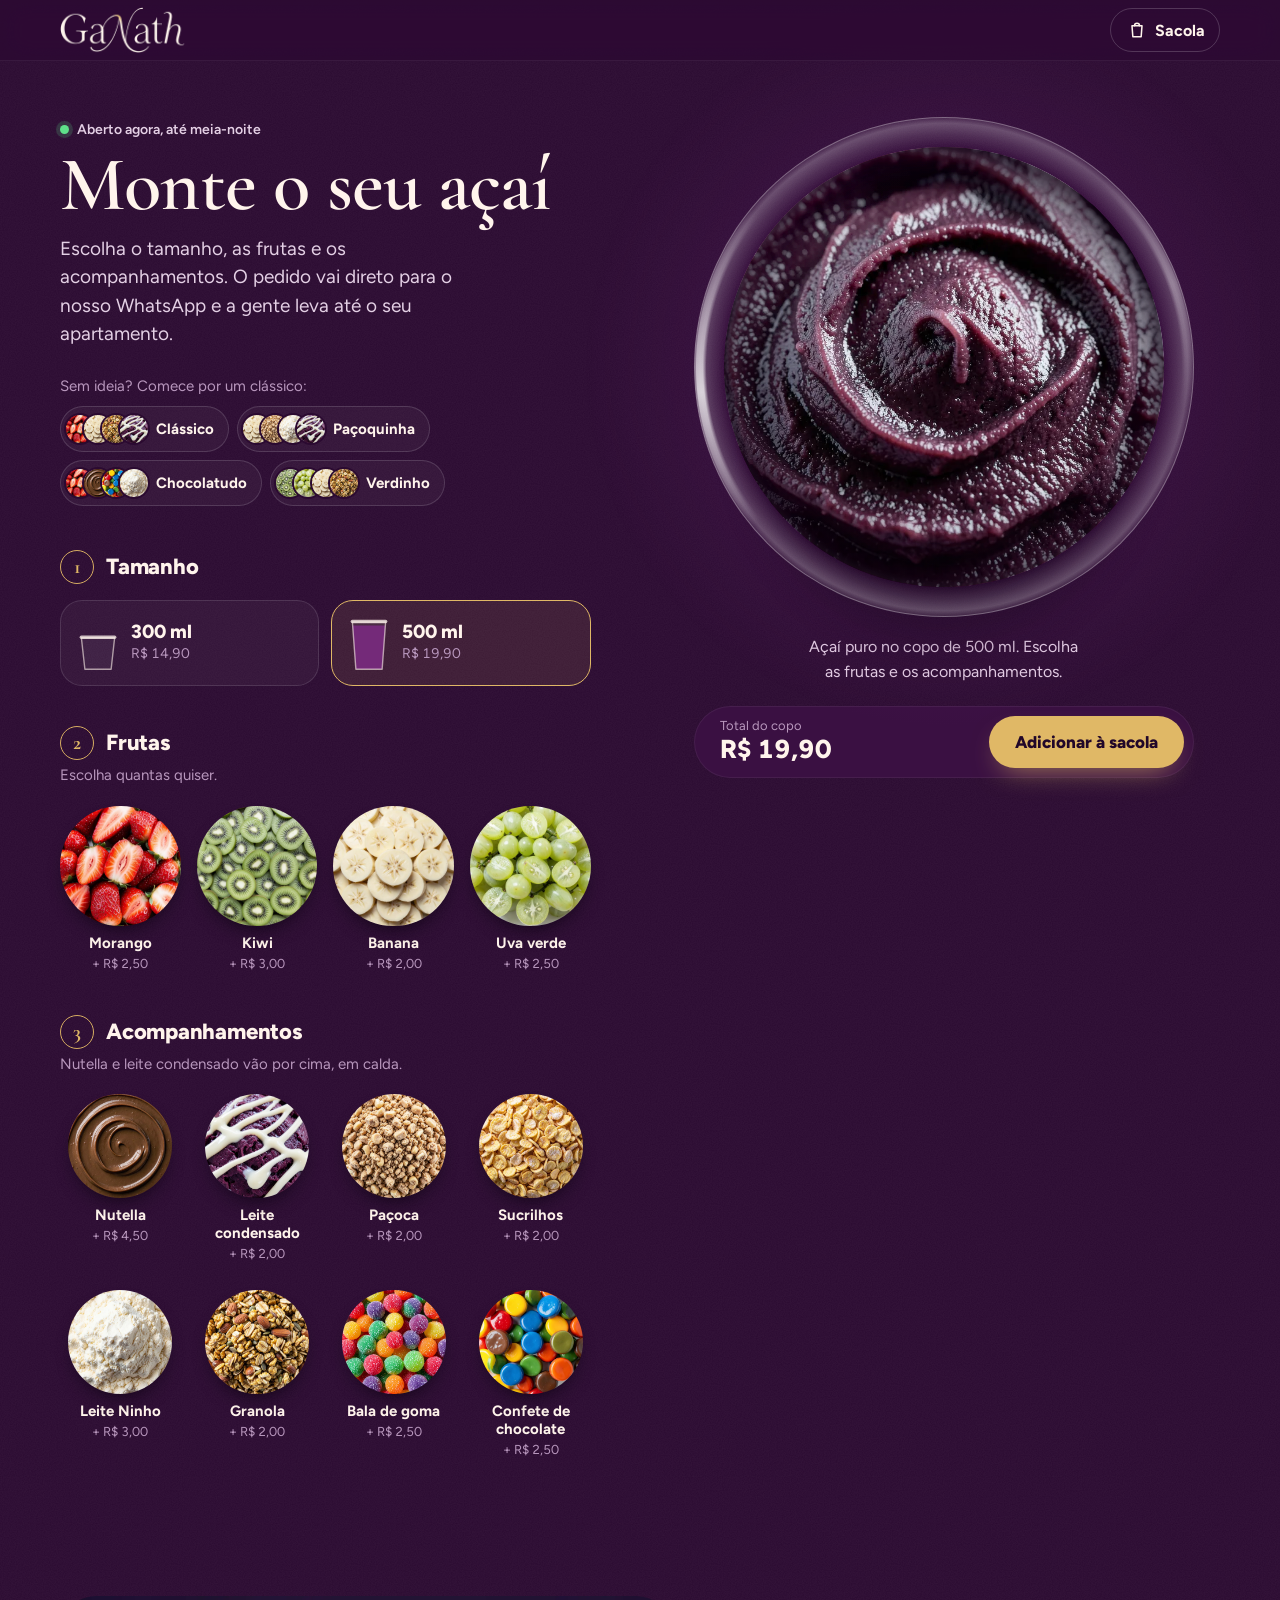
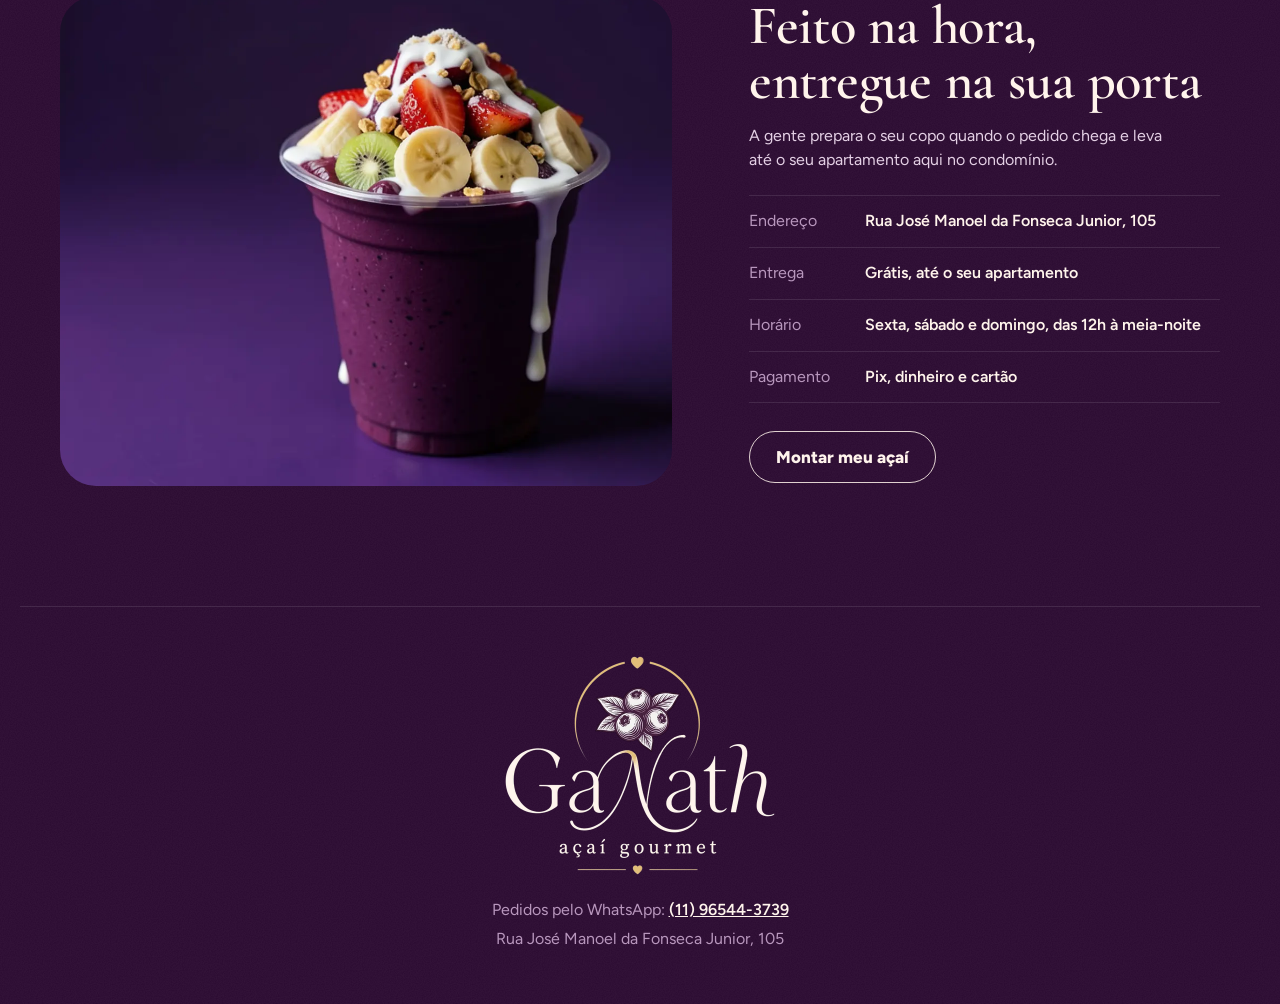
==== commit bfbb3457: "Add web app manifest for Ganath Açaí with app details and icons" ====
--- a/index.html
+++ b/index.html
@@ -6,11 +6,28 @@
   <title>Ganath Açaí | Monte o seu açaí</title>
   <meta name="description" content="Monte seu copo de açaí com frutas e acompanhamentos e peça pelo WhatsApp. Entrega no seu apartamento.">
   <meta name="theme-color" content="#2b0a31">
+  <!-- prévia do link (WhatsApp, Instagram, Facebook) -->
+  <meta property="og:type" content="website">
+  <meta property="og:locale" content="pt_BR">
+  <meta property="og:site_name" content="Ganath Açaí">
+  <meta property="og:url" content="https://ganath.vercel.app/">
   <meta property="og:title" content="Ganath Açaí | Monte o seu açaí">
-  <meta property="og:description" content="Escolha o tamanho, as frutas e os acompanhamentos. O pedido vai direto para o nosso WhatsApp.">
-  <meta property="og:image" content="img/copo.webp">
+  <meta property="og:description" content="Monte seu copo com as frutas e os acompanhamentos que quiser. A gente leva até o seu apartamento.">
+  <meta property="og:image" content="https://ganath.vercel.app/img/compartilhar.jpg">
+  <meta property="og:image:secure_url" content="https://ganath.vercel.app/img/compartilhar.jpg">
+  <meta property="og:image:type" content="image/jpeg">
+  <meta property="og:image:width" content="1200">
+  <meta property="og:image:height" content="630">
+  <meta property="og:image:alt" content="Logo Ganath açaí gourmet ao lado de um copo de açaí com frutas e leite condensado">
+  <meta name="twitter:card" content="summary_large_image">
   <link rel="icon" href="img/icone-64.png" type="image/png">
   <link rel="apple-touch-icon" href="img/icone-180.png">
+  <!-- "aplicativo" na tela inicial do celular -->
+  <link rel="manifest" href="manifest.webmanifest">
+  <meta name="mobile-web-app-capable" content="yes">
+  <meta name="apple-mobile-web-app-capable" content="yes">
+  <meta name="apple-mobile-web-app-title" content="Ganath">
+  <meta name="apple-mobile-web-app-status-bar-style" content="black-translucent">
 
   <link rel="preconnect" href="https://fonts.googleapis.com">
   <link rel="preconnect" href="https://fonts.gstatic.com" crossorigin>
@@ -37,6 +54,15 @@
   <main>
     <section class="montador" id="montar" aria-labelledby="titulo">
       <div class="intro">
+        <p class="status" data-status hidden><span class="status-ponto" aria-hidden="true"></span><span data-status-texto></span></p>
+        <div class="repetir" data-repetir hidden>
+          <div class="repetir-copo" data-repetir-copo aria-hidden="true"></div>
+          <div class="repetir-texto">
+            <strong>Pedir de novo?</strong>
+            <span data-repetir-resumo></span>
+          </div>
+          <button class="btn-repetir" type="button" data-repetir-botao>Repetir</button>
+        </div>
         <h1 id="titulo">Monte o seu açaí</h1>
         <p class="lead">Escolha o tamanho, as frutas e os acompanhamentos. O pedido vai direto para o nosso WhatsApp e a gente leva até o seu apartamento.</p>
       </div>
@@ -47,7 +73,9 @@
       </div>
 
       <aside class="painel" aria-label="Seu copo">
-        <div class="painel-copo" data-copo-principal></div>
+        <div class="palco">
+          <div class="painel-copo" data-copo-principal></div>
+        </div>
         <p class="painel-resumo" data-resumo aria-live="polite"></p>
         <div class="painel-acao">
           <div class="painel-total">
@@ -177,6 +205,7 @@
             <textarea name="obs" rows="2" placeholder="Ex.: açaí bem batido, sem colher"></textarea>
           </label>
 
+          <p class="aviso-fechado" data-aviso-fechado hidden></p>
           <p class="checkout-erro" data-erro role="alert"></p>
         </form>
       </div>
@@ -185,8 +214,7 @@
         <h3>Pedido aberto no WhatsApp</h3>
         <p>Confira a mensagem e toque em enviar por lá. A gente confirma o pedido e o tempo de preparo na conversa.</p>
         <p class="enviado-dica">Se o WhatsApp não abriu, <a data-link-pedido href="#" target="_blank" rel="noopener">toque aqui</a>.</p>
-        <button class="btn btn-primario" type="button" data-limpar-sacola>Limpar sacola e montar outro</button>
-        <button class="btn-texto" type="button" data-voltar-sacola>Voltar para a sacola</button>
+        <button class="btn btn-primario" type="button" data-montar-outro>Montar outro açaí</button>
       </div>
     </div>
 
--- a/css/style.css
+++ b/css/style.css
@@ -339,6 +339,75 @@
   line-height: 1.5;
 }
 
+/* Aberto / fechado */
+.status {
+  display: inline-flex;
+  align-items: center;
+  gap: 8px;
+  margin: 0 0 10px;
+  color: var(--ninho-2);
+  font-size: 0.875rem;
+  font-weight: 600;
+}
+.status-ponto {
+  width: 9px;
+  height: 9px;
+  border-radius: 50%;
+  background: #9c86a2;
+}
+.status.aberto .status-ponto {
+  background: #5fe08a;
+  box-shadow: 0 0 0 4px rgb(95 224 138 / 0.18);
+}
+
+/* Pedir de novo */
+.repetir {
+  display: flex;
+  align-items: center;
+  gap: 12px;
+  margin: 0 0 16px;
+  padding: 8px 8px 8px 10px;
+  border: 1px solid rgb(224 184 102 / 0.35);
+  border-radius: 22px;
+  background: rgb(224 184 102 / 0.07);
+}
+.repetir-copo {
+  flex: none;
+  width: 46px;
+}
+.repetir-texto {
+  flex: 1;
+  min-width: 0;
+  line-height: 1.3;
+}
+.repetir-texto strong {
+  display: block;
+  font-size: 0.9375rem;
+}
+.repetir-texto span {
+  display: -webkit-box;
+  overflow: hidden;
+  color: var(--ninho-2);
+  font-size: 0.8125rem;
+  -webkit-line-clamp: 2;
+  -webkit-box-orient: vertical;
+}
+.btn-repetir {
+  flex: none;
+  min-height: 42px;
+  padding: 0 18px;
+  border: 0;
+  border-radius: 999px;
+  background: var(--ouro);
+  color: var(--acai-900);
+  font: 800 0.875rem var(--fonte);
+  cursor: pointer;
+  -webkit-tap-highlight-color: transparent;
+}
+.btn-repetir:active {
+  transform: scale(0.96);
+}
+
 /* Clássicos */
 .classicos {
   min-width: 0;
@@ -392,11 +461,15 @@
 }
 
 /* Painel com o copo */
-.painel-copo {
+.palco {
   position: relative;
   /* no celular o copo + abas + opções cabem juntos na tela */
   width: clamp(190px, calc(100svh - 520px), min(84vw, 340px));
   margin: 0 auto;
+}
+.painel-copo {
+  position: relative;
+  width: 100%;
 }
 .painel-copo::before {
   content: "";
@@ -1310,6 +1383,26 @@
   color: #ff9cae;
   font-weight: 700;
 }
+.aviso-fechado {
+  margin: 0;
+  padding: 12px 14px;
+  border: 1px solid rgb(255 77 109 / 0.35);
+  border-radius: 14px;
+  background: rgb(255 77 109 / 0.1);
+  color: var(--ninho);
+  font-size: 0.9375rem;
+}
+
+/* confetes de fruta */
+.confete {
+  position: fixed;
+  z-index: 60;
+  border-radius: 50%;
+  background: center / cover no-repeat;
+  box-shadow: 0 6px 14px rgb(8 0 12 / 0.35);
+  pointer-events: none;
+  will-change: transform, opacity;
+}
 .checkout-erro:empty {
   display: none;
 }
@@ -1473,7 +1566,7 @@
     position: sticky;
     top: 92px;
   }
-  .painel-copo {
+  .palco {
     width: min(100%, 500px);
   }
   .painel-copo::before {
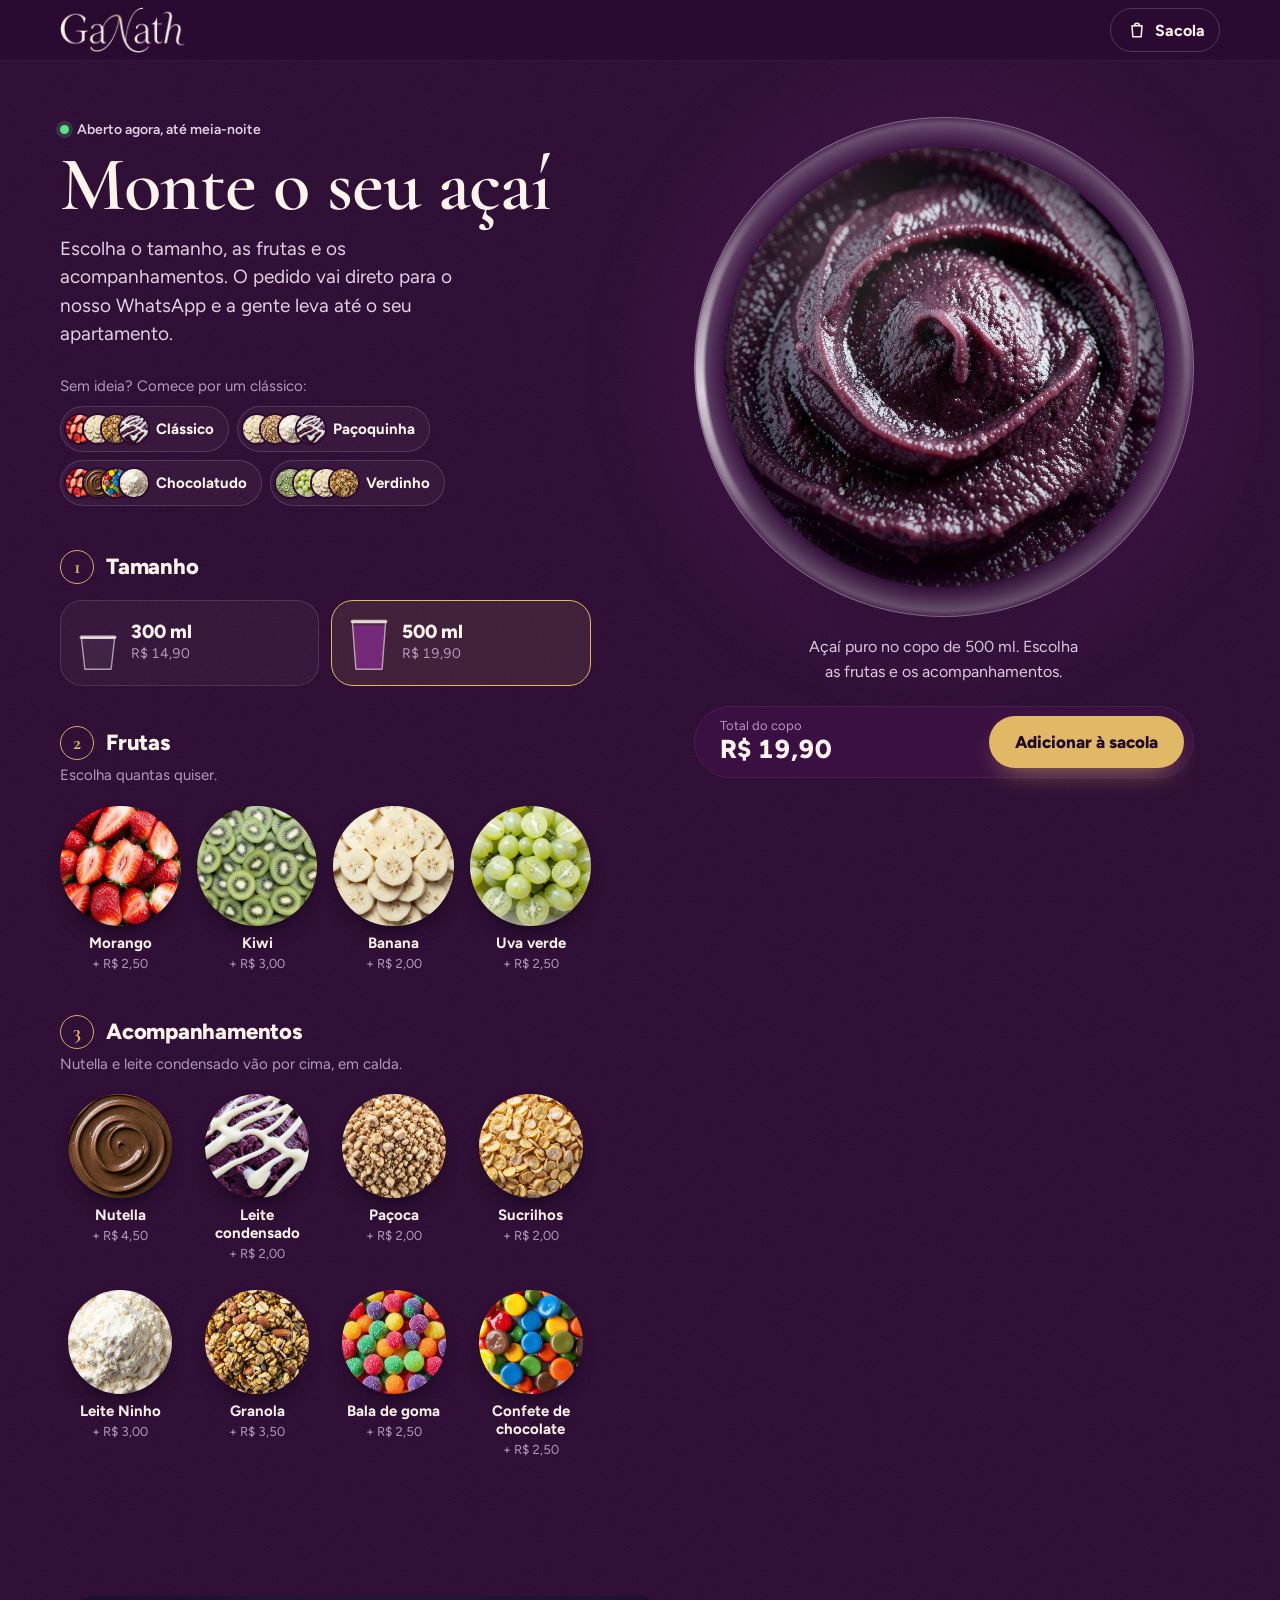
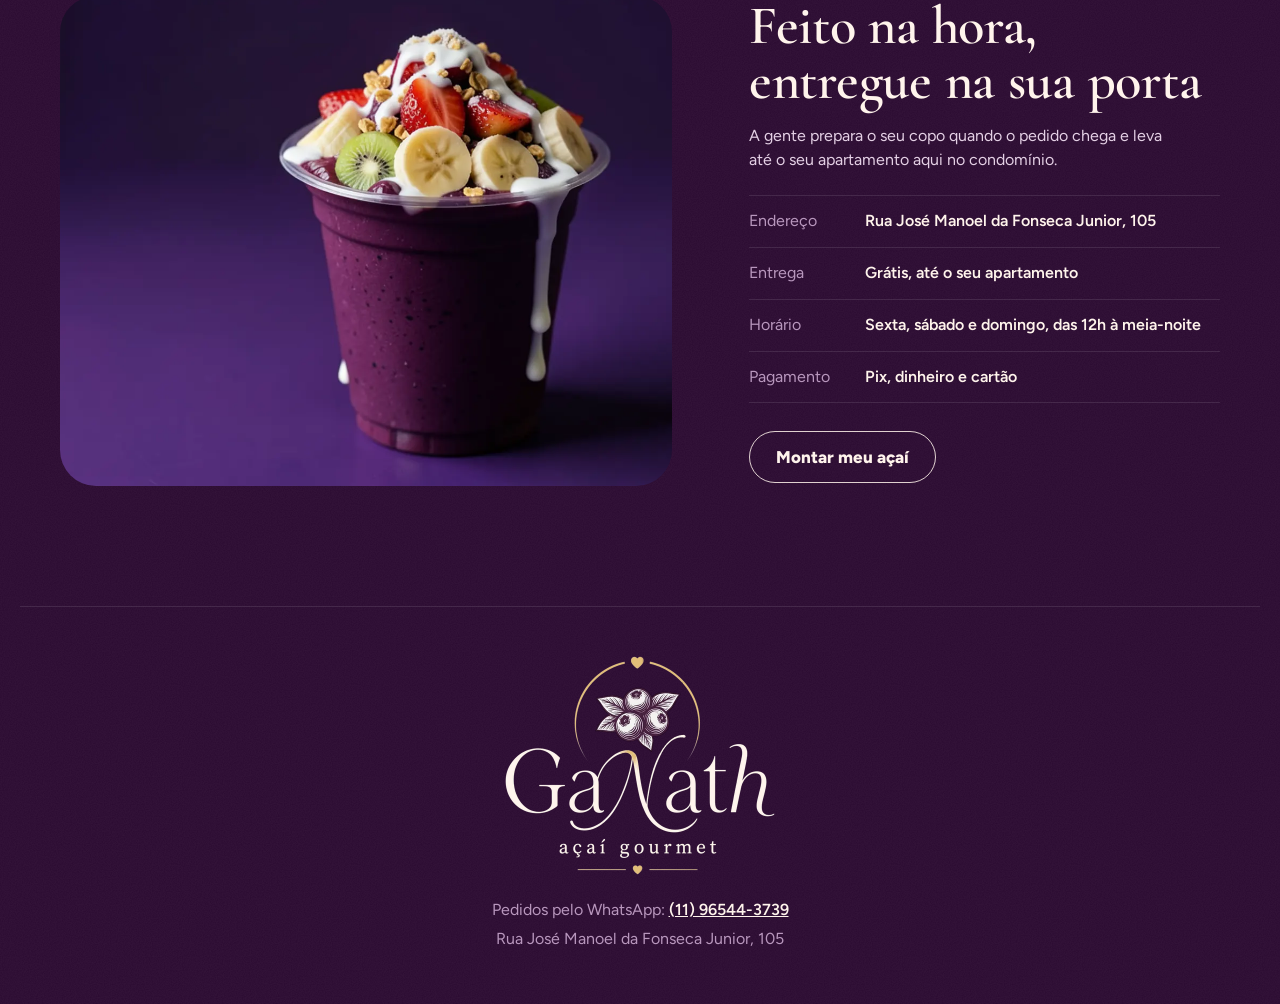
==== commit cf3f6548: "Add orders panel, discount coupons and order codes - Site: each order gets a short code (shown in th" ====
--- a/index.html
+++ b/index.html
@@ -181,7 +181,7 @@
 
           <div class="campos-lado">
             <label class="campo">
-              <span>Prédio</span>
+              <span>Torre</span>
               <input name="predio" required placeholder="Ex.: 2">
             </label>
             <label class="campo">
@@ -205,6 +205,15 @@
             <textarea name="obs" rows="2" placeholder="Ex.: açaí bem batido, sem colher"></textarea>
           </label>
 
+          <div class="campo campo-cupom" data-bloco-cupom hidden>
+            <label for="cupom">Cupom de desconto <em>(opcional)</em></label>
+            <div class="cupom-linha">
+              <input id="cupom" name="cupom" autocomplete="off" autocapitalize="characters" spellcheck="false" maxlength="20" enterkeyhint="done" placeholder="Ex.: BEMVINDO">
+              <button type="button" class="btn-cupom" data-aplicar-cupom>Aplicar</button>
+            </div>
+            <p class="cupom-status" data-cupom-status role="status"></p>
+          </div>
+
           <p class="aviso-fechado" data-aviso-fechado hidden></p>
           <p class="checkout-erro" data-erro role="alert"></p>
         </form>
@@ -222,6 +231,7 @@
       <dl class="totais">
         <div data-linha-subtotal><dt>Subtotal</dt><dd data-subtotal></dd></div>
         <div data-linha-entrega><dt>Entrega</dt><dd data-entrega></dd></div>
+        <div class="totais-desconto" data-linha-desconto hidden><dt data-desconto-rotulo>Desconto</dt><dd data-desconto></dd></div>
         <div class="totais-final"><dt>Total</dt><dd data-total-pedido></dd></div>
       </dl>
       <button class="btn btn-whats" type="submit" form="checkout" data-enviar>
--- a/css/style.css
+++ b/css/style.css
@@ -2,16 +2,6 @@
    Ganath Açaí
    ============================================================ */
 
-@property --ini {
-  syntax: "<angle>";
-  inherits: true;
-  initial-value: 0deg;
-}
-@property --arco {
-  syntax: "<angle>";
-  inherits: true;
-  initial-value: 0deg;
-}
 @property --revela {
   syntax: "<percentage>";
   inherits: false;
@@ -216,9 +206,7 @@
   position: sticky;
   top: 0;
   z-index: 30;
-  background: rgb(43 10 49 / 0.84);
-  -webkit-backdrop-filter: blur(14px) saturate(1.4);
-  backdrop-filter: blur(14px) saturate(1.4);
+  background: var(--acai-800); /* sólido, sem vidro fosco: o desfoque de fundo travava a animação no celular */
   border-bottom: 1px solid rgb(255 255 255 / 0.06);
 }
 
@@ -802,8 +790,7 @@
   position: absolute;
   inset: 8% 6% -4%;
   border-radius: 50%;
-  background: radial-gradient(closest-side, rgb(8 0 12 / 0.8), rgb(8 0 12 / 0.35) 70%, transparent);
-  filter: blur(10px);
+  background: radial-gradient(closest-side, rgb(8 0 12 / 0.75), rgb(8 0 12 / 0.4) 45%, rgb(8 0 12 / 0.12) 75%, transparent);
   transform: translateY(6%) scale(var(--escala));
   transition: transform 0.7s var(--mola);
 }
@@ -883,59 +870,31 @@
   inset: 0;
   background: #3a0c3f url("../img/acai.webp") center / cover no-repeat;
 }
+/* as fatias de cada fruta/acompanhamento são desenhadas neste canvas (veja criarCopo no app.js) */
 .copo-fatias {
   position: absolute;
   inset: 0;
-}
-
-/* cada fruta/acompanhamento vira uma fatia do anel */
-.fatia {
-  position: absolute;
-  inset: 0;
-  filter: drop-shadow(0 1px 2px rgb(12 0 16 / 0.7)) drop-shadow(0 4px 8px rgb(12 0 16 / 0.35));
+  display: block;
+  width: 100%;
+  height: 100%;
+}
+
+/* montinho de açaí no centro, por cima das fatias (mesma foto, alinhada com o fundo) */
+.copo-centro {
+  position: absolute;
+  inset: 31%;
+  border-radius: 50%;
+  background: #3a0c3f url("../img/acai.webp") center / 263% no-repeat;
+  opacity: 0;
   transition:
-    --ini 0.75s var(--mola),
-    --arco 0.75s var(--mola);
-}
-.fatia-foto {
-  position: absolute;
-  inset: 0;
-  border-radius: 50%;
-  background: center / cover no-repeat;
-  -webkit-mask-image:
-    conic-gradient(
-      from var(--ini),
-      transparent 0deg,
-      #000 1.4deg,
-      #000 calc(var(--arco) - 1.4deg),
-      transparent var(--arco)
-    ),
-    radial-gradient(closest-side, transparent 33%, #000 36%);
-  -webkit-mask-composite: source-in;
-  mask-image:
-    conic-gradient(
-      from var(--ini),
-      transparent 0deg,
-      #000 1.4deg,
-      #000 calc(var(--arco) - 1.4deg),
-      transparent var(--arco)
-    ),
-    radial-gradient(closest-side, transparent 33%, #000 36%);
-  mask-composite: intersect;
-}
-.fatia-foto::after {
-  content: "";
-  position: absolute;
-  inset: 0;
-  border-radius: 50%;
-  background: radial-gradient(
-    closest-side,
-    transparent 33%,
-    rgb(20 0 24 / 0.45) 36%,
-    transparent 46%,
-    transparent 86%,
-    rgb(20 0 24 / 0.4) 100%
-  );
+    opacity 0.35s var(--suave),
+    box-shadow 0.35s var(--suave);
+}
+.copo.com-fatias .copo-centro {
+  opacity: 1;
+  box-shadow:
+    0 0 0 1px rgb(20 0 24 / 0.35),
+    0 3px 14px 4px rgb(14 0 18 / 0.6);
 }
 
 /* calda (foto) que vai sendo despejada por cima */
@@ -943,17 +902,16 @@
   position: absolute;
   left: 50%;
   top: 50%;
-  width: 76%;
-  aspect-ratio: 820 / 417;
+  width: 80%;
+  aspect-ratio: 872 / 469;
   translate: -50% -50%;
   rotate: var(--giro, 0deg);
-  background: center / contain no-repeat;
+  background: center / contain no-repeat; /* a sombra já vem pronta na imagem */
   pointer-events: none;
-  filter: drop-shadow(0 3px 3px rgb(12 0 16 / 0.6));
   --revela: 0%;
   -webkit-mask-image: linear-gradient(90deg, #000 calc(var(--revela) - 14%), transparent var(--revela));
   mask-image: linear-gradient(90deg, #000 calc(var(--revela) - 14%), transparent var(--revela));
-  transition: --revela 1.3s cubic-bezier(0.45, 0, 0.3, 1);
+  transition: --revela 1s cubic-bezier(0.45, 0, 0.3, 1);
 }
 .calda.ativa {
   --revela: 116%;
@@ -974,8 +932,7 @@
   position: absolute;
   inset: 0;
   border-radius: 50%;
-  background: radial-gradient(circle at 30% 22%, rgb(255 255 255 / 0.4), transparent 34%);
-  mix-blend-mode: soft-light;
+  background: radial-gradient(circle at 30% 22%, rgb(255 255 255 / 0.16), transparent 34%);
 }
 
 .copo-estatico *,
@@ -1088,9 +1045,7 @@
   gap: 10px;
   min-height: var(--barra-altura);
   padding: 10px var(--margem) calc(10px + env(safe-area-inset-bottom));
-  background: rgb(33 7 41 / 0.94);
-  -webkit-backdrop-filter: blur(16px);
-  backdrop-filter: blur(16px);
+  background: var(--acai-900); /* sólido, sem vidro fosco (mesmo motivo do topo) */
   border-top: 1px solid rgb(255 255 255 / 0.08);
 }
 .barra-copo {
@@ -1376,6 +1331,80 @@
 .escolha-opcoes input:focus-visible + span {
   outline: 3px solid var(--ouro);
   outline-offset: 2px;
+}
+
+/* cupom de desconto */
+.campo-cupom > label {
+  font-weight: 600;
+  font-size: 0.9375rem;
+}
+.cupom-linha {
+  display: flex;
+  gap: 8px;
+}
+.cupom-linha input {
+  flex: 1;
+  text-transform: uppercase;
+  letter-spacing: 0.06em;
+}
+.cupom-linha input::placeholder {
+  text-transform: none;
+  letter-spacing: 0;
+}
+.cupom-linha input:read-only {
+  border-color: rgb(142 230 168 / 0.55);
+  color: #b9f5cb;
+}
+.btn-cupom {
+  flex: none;
+  min-height: 50px;
+  padding: 0 18px;
+  border: 1.5px solid var(--ouro);
+  border-radius: 14px;
+  background: transparent;
+  color: var(--ouro-claro);
+  font: 700 0.9375rem var(--fonte);
+  cursor: pointer;
+  transition:
+    background-color 0.2s,
+    color 0.2s;
+}
+.btn-cupom:hover {
+  background: rgb(224 184 102 / 0.12);
+}
+.btn-cupom:focus-visible {
+  outline: 3px solid var(--ouro);
+  outline-offset: 2px;
+}
+.btn-cupom:disabled {
+  opacity: 0.6;
+  cursor: progress;
+}
+.btn-cupom.aplicado {
+  border-color: rgb(255 255 255 / 0.16);
+  color: var(--ninho-2);
+}
+.cupom-status {
+  margin: 0;
+  color: var(--ninho-2);
+  font-size: 0.9375rem;
+}
+.cupom-status:empty {
+  display: none;
+}
+.cupom-status[data-tipo="ok"] {
+  color: #8ee6a8;
+  font-weight: 600;
+}
+.cupom-status[data-tipo="erro"] {
+  color: #ff9cae;
+  font-weight: 600;
+}
+.cupom-status[data-tipo="aviso"] {
+  color: var(--ouro-claro);
+}
+.totais .totais-desconto {
+  color: #8ee6a8;
 }
 
 .checkout-erro {
